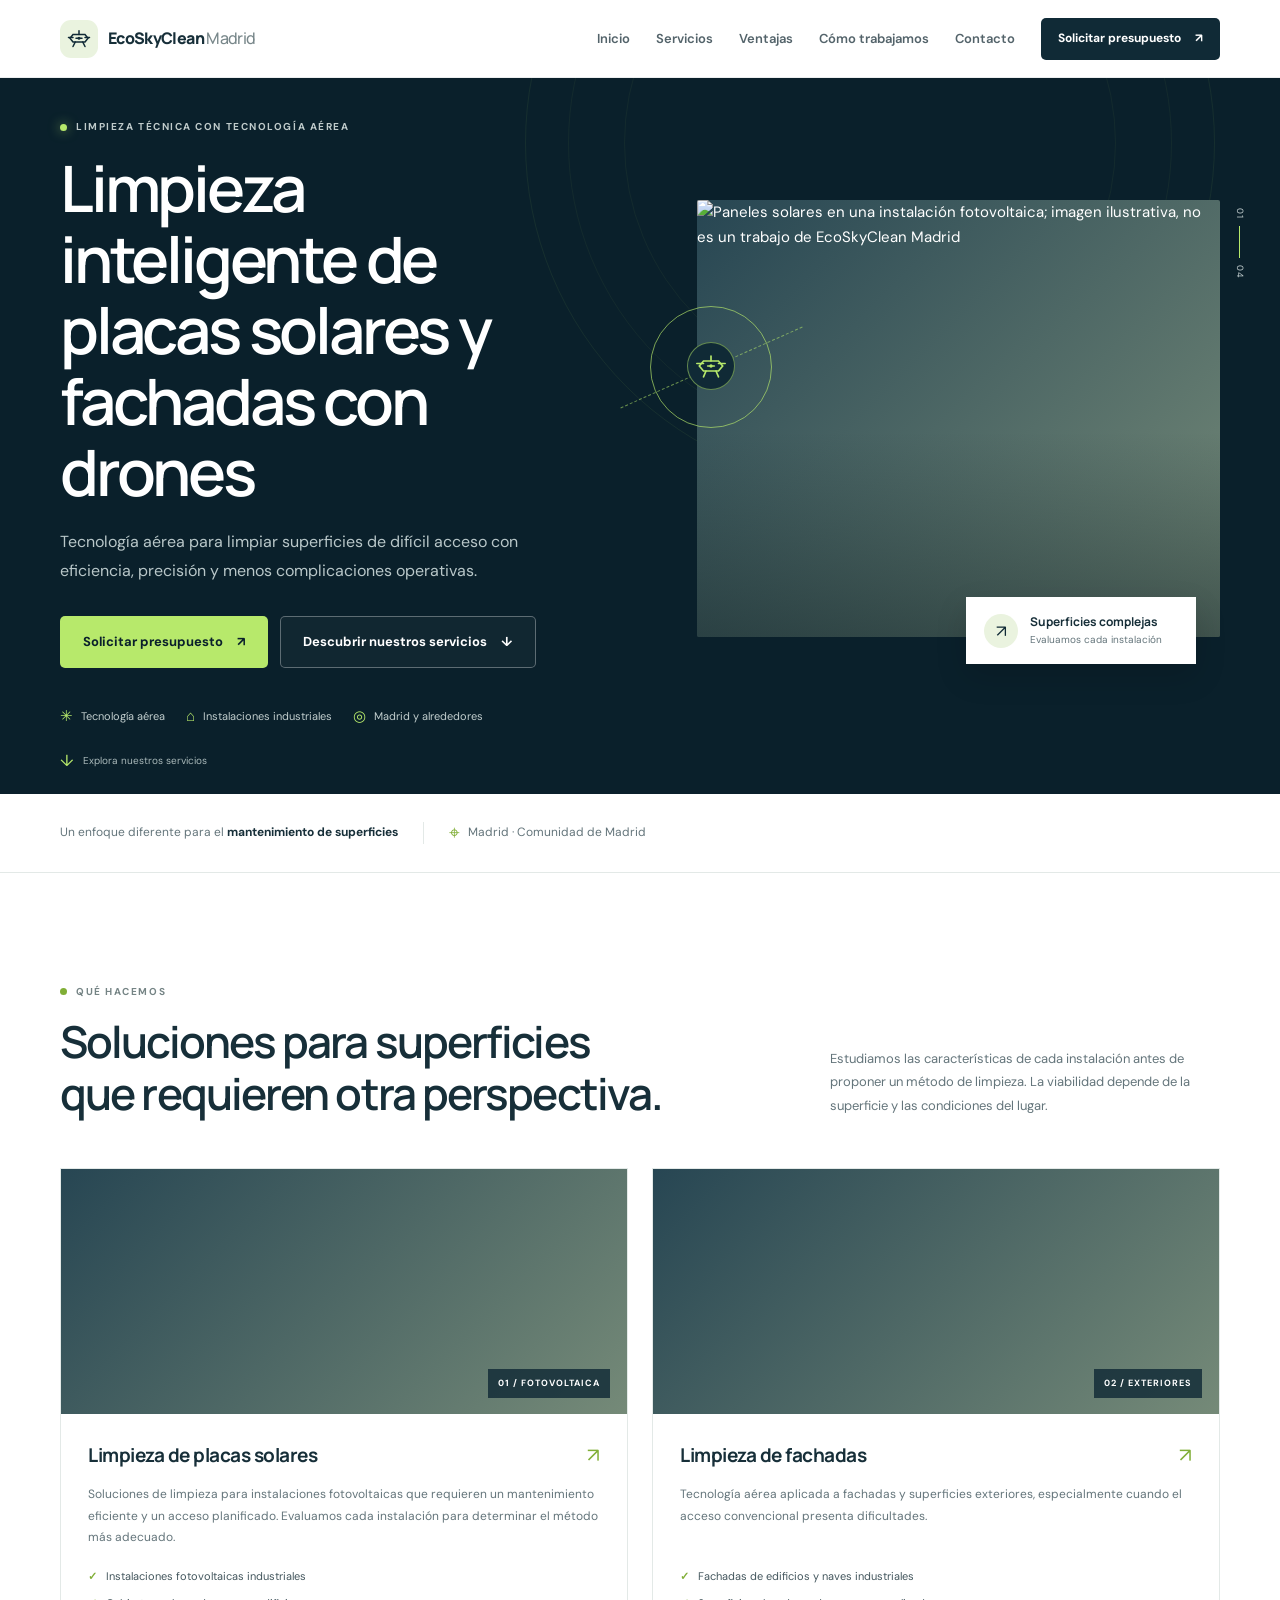
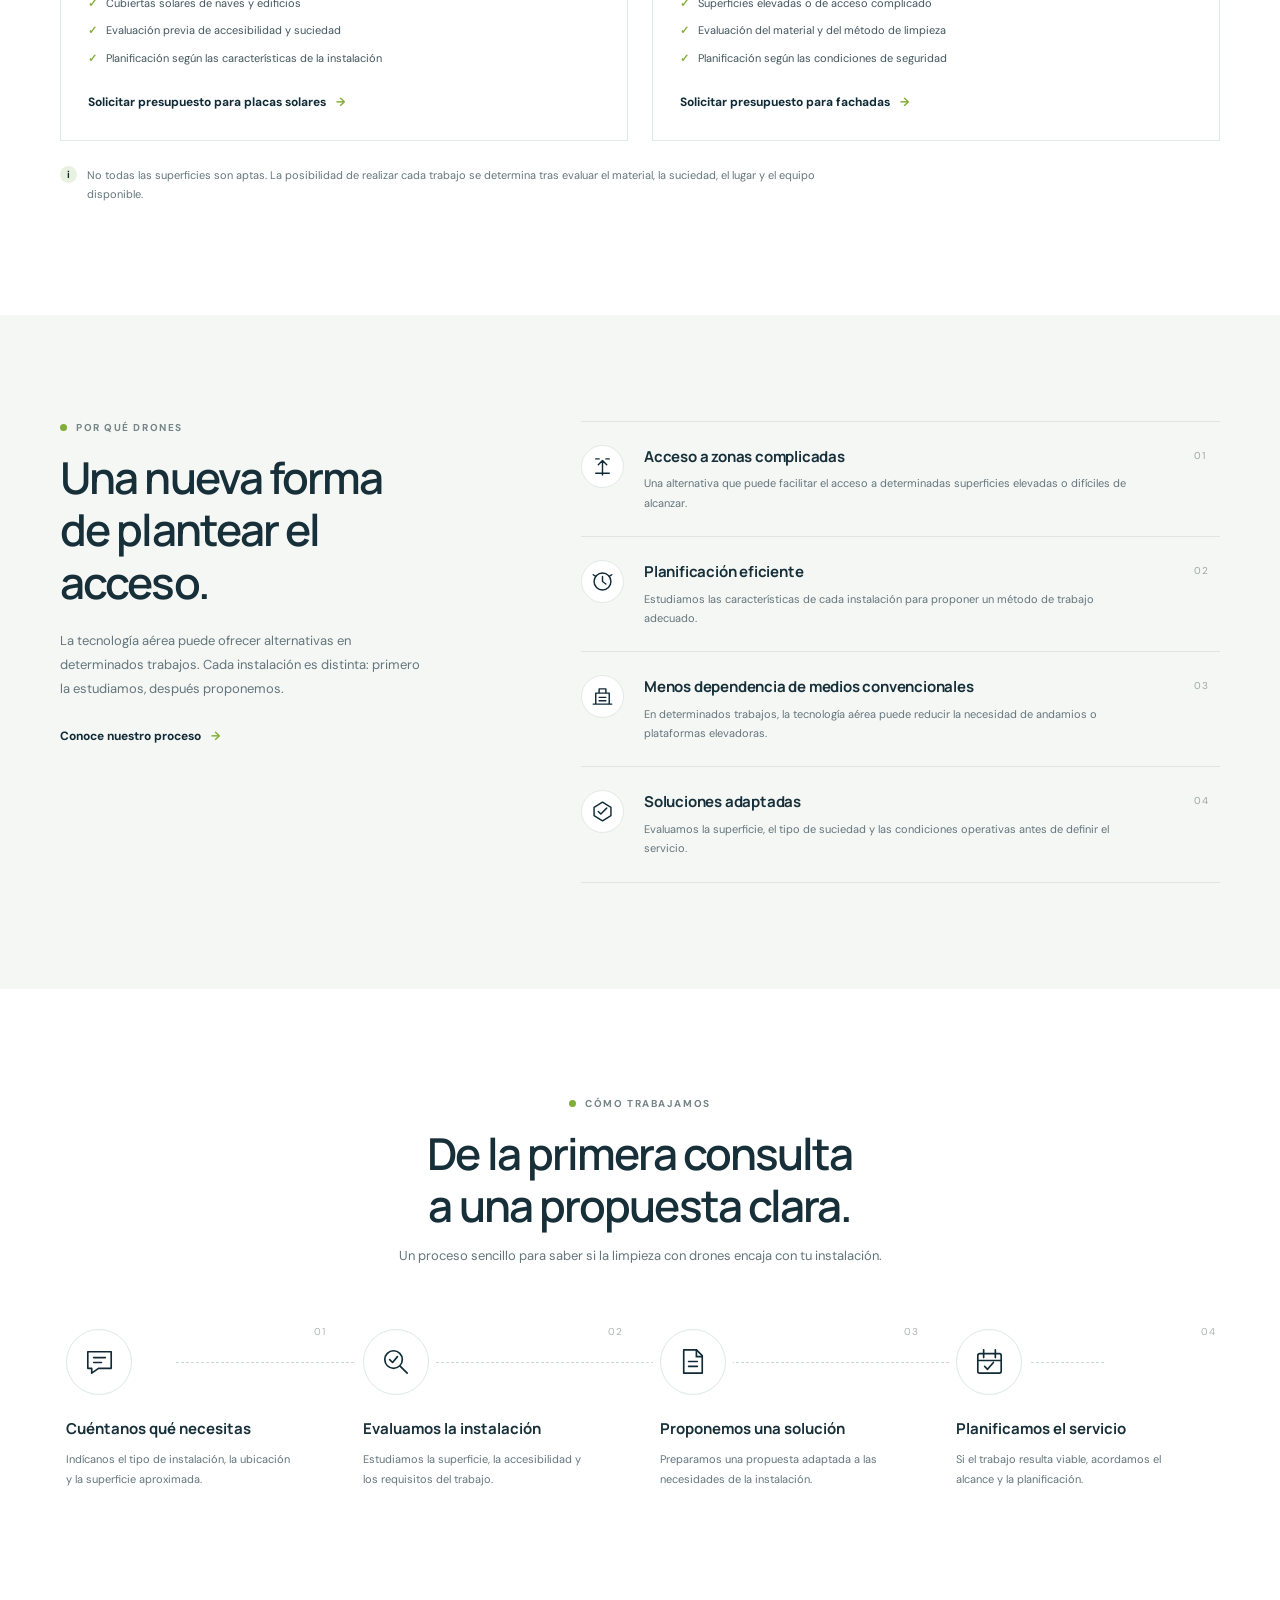
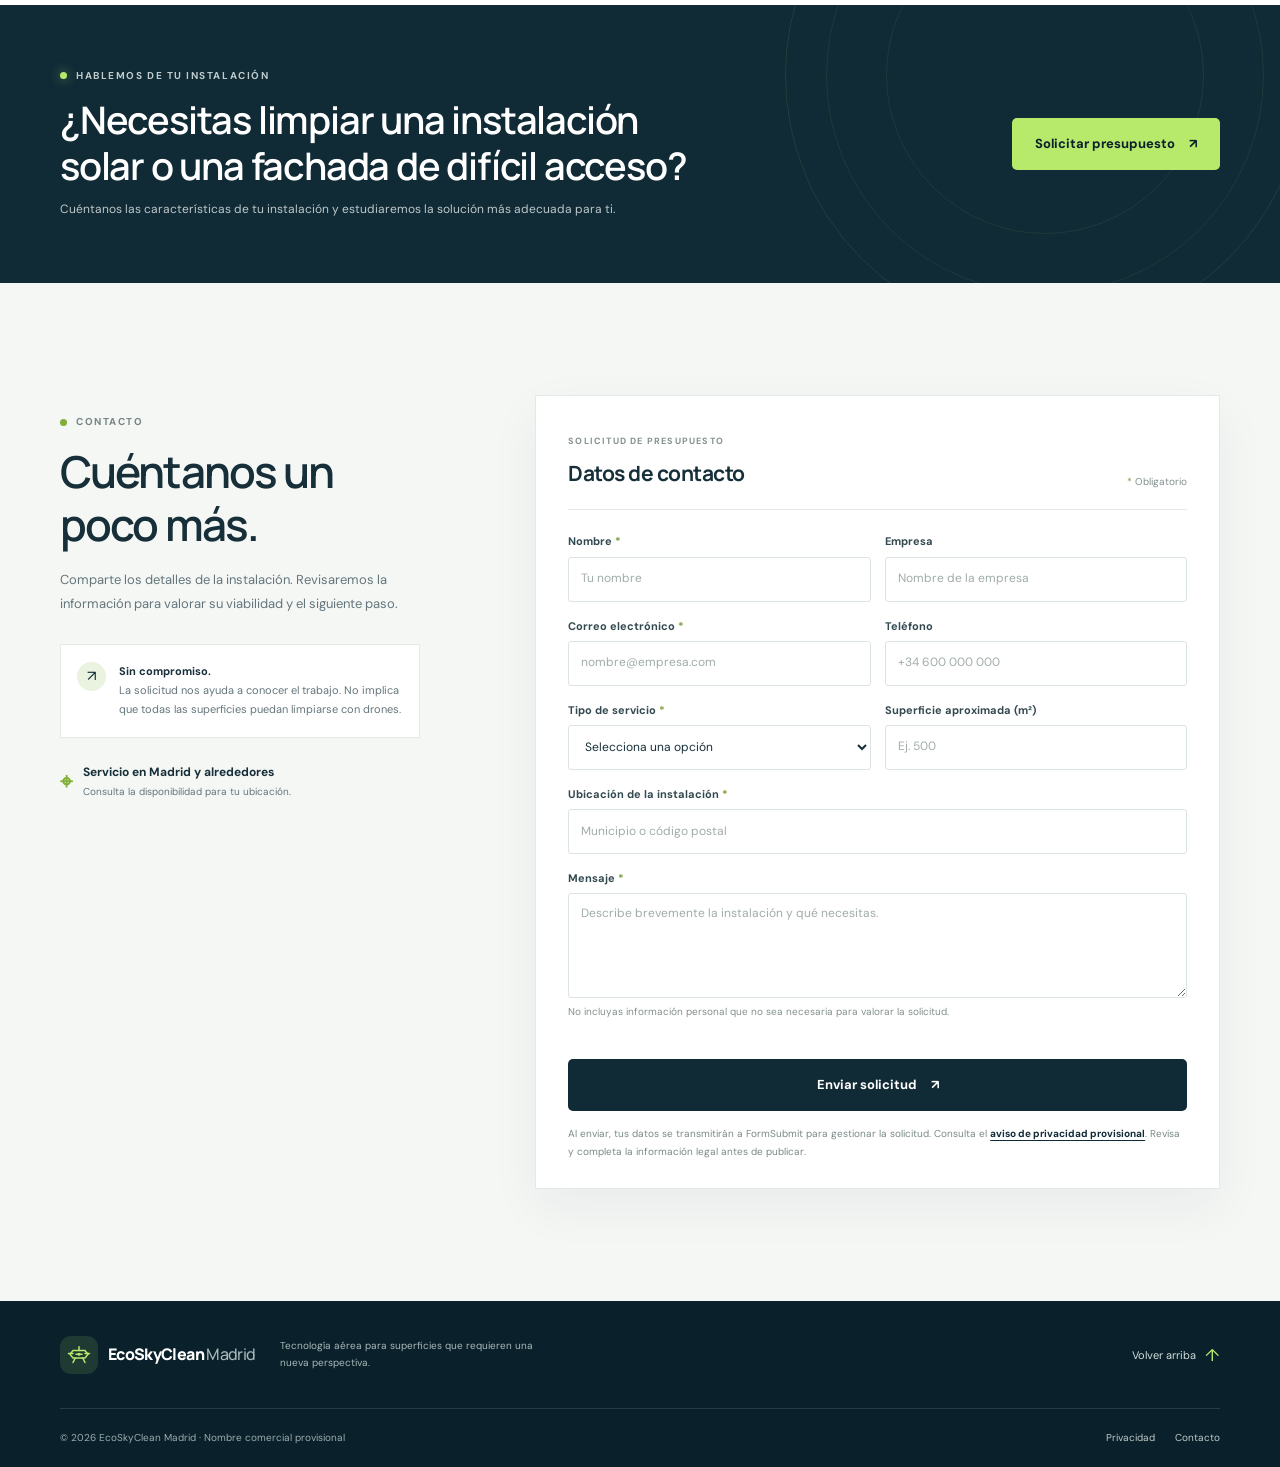
==== index.html @ fd9596a4 "Primer commit: inicialización del proyecto" ====
<!doctype html>
<html lang="es">
<head>
  <meta charset="utf-8">
  <meta name="viewport" content="width=device-width, initial-scale=1">
  <meta name="theme-color" content="#102a36">
  <title>Limpieza de placas solares y fachadas con drones en Madrid | EcoSkyClean Madrid</title>
  <meta name="description" content="Limpieza de placas solares y fachadas con drones en Madrid y alrededores. Cuéntanos cómo es tu instalación y estudiaremos su viabilidad.">
  <meta property="og:type" content="website">
  <meta property="og:title" content="Limpieza de placas solares y fachadas con drones | EcoSkyClean Madrid">
  <meta property="og:description" content="Tecnología aérea para estudiar soluciones de limpieza en instalaciones fotovoltaicas y superficies exteriores.">
  <meta property="og:image" content="https://images.unsplash.com/photo-1509391366360-2e959784a276?auto=format&fit=crop&w=1200&q=85">
  <meta name="twitter:card" content="summary_large_image">
  <link rel="preconnect" href="https://images.unsplash.com">
  <link rel="stylesheet" href="styles.css">
  <script src="script.js" defer></script>
</head>
<body>
  <a class="skip-link" href="#contenido">Saltar al contenido</a>

  <header class="site-header">
    <div class="container header-inner">
      <a class="brand" href="#inicio" aria-label="EcoSkyClean Madrid, inicio">
        <span class="brand-mark" aria-hidden="true">
          <svg viewBox="0 0 40 40" fill="none">
            <path d="M12 14h16l4 5-4 5H12l-4-5 4-5Z" stroke="currentColor" stroke-width="2"/>
            <path d="M20 14V9m-8 9H6m22 0h6M15 24l-3 6m13-6 3 6M16 19h8" stroke="currentColor" stroke-width="2" stroke-linecap="round"/>
            <circle cx="20" cy="19" r="2" fill="currentColor"/>
          </svg>
        </span>
        <span class="brand-name">EcoSkyClean <span>Madrid</span></span>
      </a>

      <button class="menu-toggle" type="button" aria-expanded="false" aria-controls="primary-navigation" aria-label="Abrir menú">
        <span></span><span></span>
      </button>

      <nav class="primary-navigation" id="primary-navigation" aria-label="Navegación principal">
        <a href="#inicio">Inicio</a>
        <a href="#servicios">Servicios</a>
        <a href="#ventajas">Ventajas</a>
        <a href="#proceso">Cómo trabajamos</a>
        <a href="#contacto">Contacto</a>
        <a class="button button-small button-dark nav-cta" href="#contacto">Solicitar presupuesto <span aria-hidden="true">↗</span></a>
      </nav>
    </div>
  </header>

  <main id="contenido">
    <section class="hero section-dark" id="inicio" aria-labelledby="hero-title">
      <div class="hero-glow" aria-hidden="true"></div>
      <div class="container hero-grid">
        <div class="hero-copy">
          <p class="eyebrow eyebrow-light"><span class="eyebrow-dot"></span> Limpieza técnica con tecnología aérea</p>
          <h1 id="hero-title">Limpieza inteligente de placas solares y fachadas con drones</h1>
          <p class="hero-intro">Tecnología aérea para limpiar superficies de difícil acceso con eficiencia, precisión y menos complicaciones operativas.</p>
          <div class="hero-actions">
            <a class="button button-green" href="#contacto">Solicitar presupuesto <span aria-hidden="true">↗</span></a>
            <a class="button button-ghost" href="#servicios">Descubrir nuestros servicios <span aria-hidden="true">↓</span></a>
          </div>
          <ul class="hero-points" aria-label="Ámbito del servicio">
            <li><span class="point-icon" aria-hidden="true">✳</span> Tecnología aérea</li>
            <li><span class="point-icon" aria-hidden="true">⌂</span> Instalaciones industriales</li>
            <li><span class="point-icon" aria-hidden="true">◎</span> Madrid y alrededores</li>
          </ul>
        </div>

        <div class="hero-visual">
          <div class="hero-image image-frame">
            <img src="https://images.unsplash.com/photo-1509391366360-2e959784a276?auto=format&fit=crop&w=1400&q=85" alt="Paneles solares en una instalación fotovoltaica; imagen ilustrativa, no es un trabajo de EcoSkyClean Madrid" fetchpriority="high">
            <div class="image-shade" aria-hidden="true"></div>
          </div>
          <div class="drone-orbit" aria-hidden="true">
            <span class="orbit-line"></span>
            <span class="drone-symbol">
              <svg viewBox="0 0 48 48" fill="none">
                <path d="M15 18h18l5 6-5 6H15l-5-6 5-6Z" stroke="currentColor" stroke-width="2"/>
                <path d="M24 18v-6m-9 9H7m26 0h8M18 30l-3 7m15-7 3 7M20 24h8" stroke="currentColor" stroke-width="2" stroke-linecap="round"/>
                <circle cx="24" cy="24" r="2" fill="currentColor"/>
              </svg>
            </span>
          </div>
          <div class="visual-caption">
            <span class="caption-icon" aria-hidden="true">↗</span>
            <span><strong>Superficies complejas</strong><small>Evaluamos cada instalación</small></span>
          </div>
          <div class="visual-index" aria-hidden="true">01 <span></span> 04</div>
        </div>
      </div>
      <a class="scroll-cue" href="#servicios"><span aria-hidden="true">↓</span> Explora nuestros servicios</a>
    </section>

    <section class="intro-strip" aria-label="Presentación">
      <div class="container intro-strip-inner">
        <p>Un enfoque diferente para el <strong>mantenimiento de superficies</strong></p>
        <span class="strip-line" aria-hidden="true"></span>
        <p class="strip-location"><span aria-hidden="true">⌖</span> Madrid · Comunidad de Madrid</p>
      </div>
    </section>

    <section class="section services-section" id="servicios" aria-labelledby="services-title">
      <div class="container">
        <div class="section-heading section-heading-row">
          <div>
            <p class="eyebrow"><span class="eyebrow-dot"></span> Qué hacemos</p>
            <h2 id="services-title">Soluciones para superficies<br class="desktop-break"> que requieren otra perspectiva.</h2>
          </div>
          <p class="section-lead">Estudiamos las características de cada instalación antes de proponer un método de limpieza. La viabilidad depende de la superficie y las condiciones del lugar.</p>
        </div>

        <div class="service-grid">
          <article class="service-card">
            <div class="service-image image-frame">
              <img src="https://images.unsplash.com/photo-1497435334941-8c899ee9e8e9?auto=format&fit=crop&w=1100&q=85" alt="Vista de módulos solares en una cubierta fotovoltaica" loading="lazy">
              <span class="service-number">01 / FOTOVOLTAICA</span>
            </div>
            <div class="service-content">
              <div class="service-title-row">
                <h3>Limpieza de placas solares</h3>
                <span class="service-arrow" aria-hidden="true">↗</span>
              </div>
              <p>Soluciones de limpieza para instalaciones fotovoltaicas que requieren un mantenimiento eficiente y un acceso planificado. Evaluamos cada instalación para determinar el método más adecuado.</p>
              <ul class="service-list">
                <li>Instalaciones fotovoltaicas industriales</li>
                <li>Cubiertas solares de naves y edificios</li>
                <li>Evaluación previa de accesibilidad y suciedad</li>
                <li>Planificación según las características de la instalación</li>
              </ul>
              <a class="text-link" href="#contacto" data-service="solar">Solicitar presupuesto para placas solares <span aria-hidden="true">→</span></a>
            </div>
          </article>

          <article class="service-card">
            <div class="service-image image-frame">
              <img src="https://images.unsplash.com/photo-1487958449943-2429e8be8625?auto=format&fit=crop&w=1100&q=85" alt="Fachada contemporánea de un edificio, imagen ilustrativa" loading="lazy">
              <span class="service-number">02 / EXTERIORES</span>
            </div>
            <div class="service-content">
              <div class="service-title-row">
                <h3>Limpieza de fachadas</h3>
                <span class="service-arrow" aria-hidden="true">↗</span>
              </div>
              <p>Tecnología aérea aplicada a fachadas y superficies exteriores, especialmente cuando el acceso convencional presenta dificultades.</p>
              <ul class="service-list">
                <li>Fachadas de edificios y naves industriales</li>
                <li>Superficies elevadas o de acceso complicado</li>
                <li>Evaluación del material y del método de limpieza</li>
                <li>Planificación según las condiciones de seguridad</li>
              </ul>
              <a class="text-link" href="#contacto" data-service="facade">Solicitar presupuesto para fachadas <span aria-hidden="true">→</span></a>
            </div>
          </article>
        </div>
        <p class="service-disclaimer"><span aria-hidden="true">i</span> No todas las superficies son aptas. La posibilidad de realizar cada trabajo se determina tras evaluar el material, la suciedad, el lugar y el equipo disponible.</p>
      </div>
    </section>

    <section class="benefits-section section-soft" id="ventajas" aria-labelledby="benefits-title">
      <div class="container benefits-layout">
        <div class="benefits-intro">
          <p class="eyebrow"><span class="eyebrow-dot"></span> Por qué drones</p>
          <h2 id="benefits-title">Una nueva forma de plantear el acceso.</h2>
          <p>La tecnología aérea puede ofrecer alternativas en determinados trabajos. Cada instalación es distinta: primero la estudiamos, después proponemos.</p>
          <a class="text-link" href="#proceso">Conoce nuestro proceso <span aria-hidden="true">→</span></a>
        </div>
        <div class="benefit-list">
          <article class="benefit-item">
            <span class="benefit-icon" aria-hidden="true">
              <svg viewBox="0 0 32 32" fill="none"><path d="M16 26V9m0 0-5 5m5-5 5 5M8 24h16" stroke="currentColor" stroke-width="1.7" stroke-linecap="round" stroke-linejoin="round"/><path d="M8 7h4M20 7h4" stroke="currentColor" stroke-width="1.7" stroke-linecap="round"/></svg>
            </span>
            <div><h3>Acceso a zonas complicadas</h3><p>Una alternativa que puede facilitar el acceso a determinadas superficies elevadas o difíciles de alcanzar.</p></div>
            <span class="benefit-count">01</span>
          </article>
          <article class="benefit-item">
            <span class="benefit-icon" aria-hidden="true">
              <svg viewBox="0 0 32 32" fill="none"><circle cx="16" cy="16" r="10" stroke="currentColor" stroke-width="1.7"/><path d="M16 10v6l4 3M5 8l3 2m19-2-3 2" stroke="currentColor" stroke-width="1.7" stroke-linecap="round"/></svg>
            </span>
            <div><h3>Planificación eficiente</h3><p>Estudiamos las características de cada instalación para proponer un método de trabajo adecuado.</p></div>
            <span class="benefit-count">02</span>
          </article>
          <article class="benefit-item">
            <span class="benefit-icon" aria-hidden="true">
              <svg viewBox="0 0 32 32" fill="none"><path d="M8 25V12h16v13M5 25h22M12 12V7h8v5m-8 5h8m-8 4h8" stroke="currentColor" stroke-width="1.7" stroke-linecap="round" stroke-linejoin="round"/></svg>
            </span>
            <div><h3>Menos dependencia de medios convencionales</h3><p>En determinados trabajos, la tecnología aérea puede reducir la necesidad de andamios o plataformas elevadoras.</p></div>
            <span class="benefit-count">03</span>
          </article>
          <article class="benefit-item">
            <span class="benefit-icon" aria-hidden="true">
              <svg viewBox="0 0 32 32" fill="none"><path d="M16 5 26 11v10l-10 6-10-6V11l10-6Z" stroke="currentColor" stroke-width="1.7" stroke-linejoin="round"/><path d="m11 16 3 3 7-7" stroke="currentColor" stroke-width="1.7" stroke-linecap="round" stroke-linejoin="round"/></svg>
            </span>
            <div><h3>Soluciones adaptadas</h3><p>Evaluamos la superficie, el tipo de suciedad y las condiciones operativas antes de definir el servicio.</p></div>
            <span class="benefit-count">04</span>
          </article>
        </div>
      </div>
    </section>

    <section class="section process-section" id="proceso" aria-labelledby="process-title">
      <div class="container">
        <div class="section-heading section-heading-centered">
          <p class="eyebrow"><span class="eyebrow-dot"></span> Cómo trabajamos</p>
          <h2 id="process-title">De la primera consulta<br> a una propuesta clara.</h2>
          <p>Un proceso sencillo para saber si la limpieza con drones encaja con tu instalación.</p>
        </div>
        <ol class="process-grid">
          <li class="process-step">
            <span class="process-number">01</span>
            <span class="process-icon" aria-hidden="true">
              <svg viewBox="0 0 40 40" fill="none"><path d="M8 10h24v17H19l-7 5v-5H8V10Z" stroke="currentColor" stroke-width="1.7" stroke-linejoin="round"/><path d="M14 16h12m-12 5h8" stroke="currentColor" stroke-width="1.7" stroke-linecap="round"/></svg>
            </span>
            <h3>Cuéntanos qué necesitas</h3>
            <p>Indícanos el tipo de instalación, la ubicación y la superficie aproximada.</p>
          </li>
          <li class="process-step">
            <span class="process-number">02</span>
            <span class="process-icon" aria-hidden="true">
              <svg viewBox="0 0 40 40" fill="none"><circle cx="18" cy="18" r="9" stroke="currentColor" stroke-width="1.7"/><path d="m25 25 7 7M14 18l3 3 5-6" stroke="currentColor" stroke-width="1.7" stroke-linecap="round" stroke-linejoin="round"/></svg>
            </span>
            <h3>Evaluamos la instalación</h3>
            <p>Estudiamos la superficie, la accesibilidad y los requisitos del trabajo.</p>
          </li>
          <li class="process-step">
            <span class="process-number">03</span>
            <span class="process-icon" aria-hidden="true">
              <svg viewBox="0 0 40 40" fill="none"><path d="M11 8h13l6 6v18H11V8Z" stroke="currentColor" stroke-width="1.7" stroke-linejoin="round"/><path d="M24 8v7h6m-14 5h9m-9 5h9" stroke="currentColor" stroke-width="1.7" stroke-linecap="round"/></svg>
            </span>
            <h3>Proponemos una solución</h3>
            <p>Preparamos una propuesta adaptada a las necesidades de la instalación.</p>
          </li>
          <li class="process-step">
            <span class="process-number">04</span>
            <span class="process-icon" aria-hidden="true">
              <svg viewBox="0 0 40 40" fill="none"><rect x="8" y="12" width="24" height="20" rx="2" stroke="currentColor" stroke-width="1.7"/><path d="M14 8v8m12-8v8M8 19h24m-17 6 3 3 6-7" stroke="currentColor" stroke-width="1.7" stroke-linecap="round" stroke-linejoin="round"/></svg>
            </span>
            <h3>Planificamos el servicio</h3>
            <p>Si el trabajo resulta viable, acordamos el alcance y la planificación.</p>
          </li>
        </ol>
      </div>
    </section>

    <section class="cta-band" aria-labelledby="cta-title">
      <div class="cta-pattern" aria-hidden="true"></div>
      <div class="container cta-inner">
        <div>
          <p class="eyebrow eyebrow-light"><span class="eyebrow-dot"></span> Hablemos de tu instalación</p>
          <h2 id="cta-title">¿Necesitas limpiar una instalación solar o una fachada de difícil acceso?</h2>
          <p>Cuéntanos las características de tu instalación y estudiaremos la solución más adecuada para ti.</p>
        </div>
        <a class="button button-green" href="#contacto">Solicitar presupuesto <span aria-hidden="true">↗</span></a>
      </div>
    </section>

    <section class="contact-section section-soft" id="contacto" aria-labelledby="contact-title">
      <div class="container contact-layout">
        <div class="contact-copy">
          <p class="eyebrow"><span class="eyebrow-dot"></span> Contacto</p>
          <h2 id="contact-title">Cuéntanos un poco más.</h2>
          <p>Comparte los detalles de la instalación. Revisaremos la información para valorar su viabilidad y el siguiente paso.</p>
          <div class="contact-note">
            <span class="contact-note-icon" aria-hidden="true">↗</span>
            <p><strong>Sin compromiso.</strong><br>La solicitud nos ayuda a conocer el trabajo. No implica que todas las superficies puedan limpiarse con drones.</p>
          </div>
          <div class="contact-location"><span aria-hidden="true">⌖</span><span>Servicio en Madrid y alrededores<br><small>Consulta la disponibilidad para tu ubicación.</small></span></div>
        </div>

        <div class="form-card">
          <div class="form-card-heading">
            <div><span class="form-step">SOLICITUD DE PRESUPUESTO</span><h3>Datos de contacto</h3></div>
            <span class="form-asterisk"><span aria-hidden="true">*</span> Obligatorio</span>
          </div>
          <form id="quote-form" action="https://formsubmit.co/TU_CORREO@EJEMPLO.COM" method="POST">
            <input type="hidden" name="_subject" value="Nueva solicitud de presupuesto - EcoSkyClean Madrid">
            <input type="hidden" name="_template" value="table">
            <input type="text" name="_honey" class="honeypot" tabindex="-1" autocomplete="off" aria-hidden="true">

            <div class="form-grid">
              <div class="form-field">
                <label for="name">Nombre <span aria-hidden="true">*</span></label>
                <input id="name" name="Nombre" type="text" autocomplete="name" required minlength="2" maxlength="100" placeholder="Tu nombre">
              </div>
              <div class="form-field">
                <label for="company">Empresa</label>
                <input id="company" name="Empresa" type="text" autocomplete="organization" maxlength="120" placeholder="Nombre de la empresa">
              </div>
              <div class="form-field">
                <label for="email">Correo electrónico <span aria-hidden="true">*</span></label>
                <input id="email" name="email" type="email" autocomplete="email" required maxlength="254" placeholder="nombre@empresa.com">
              </div>
              <div class="form-field">
                <label for="phone">Teléfono</label>
                <input id="phone" name="Teléfono" type="tel" autocomplete="tel" maxlength="30" placeholder="+34 600 000 000">
              </div>
              <div class="form-field">
                <label for="service">Tipo de servicio <span aria-hidden="true">*</span></label>
                <select id="service" name="Tipo de servicio" required>
                  <option value="" selected disabled>Selecciona una opción</option>
                  <option value="Limpieza de placas solares">Limpieza de placas solares</option>
                  <option value="Limpieza de fachadas">Limpieza de fachadas</option>
                  <option value="Otro">Otro</option>
                </select>
              </div>
              <div class="form-field">
                <label for="area">Superficie aproximada (m²)</label>
                <input id="area" name="Superficie aproximada (m²)" type="number" min="1" max="10000000" step="1" inputmode="numeric" placeholder="Ej. 500">
              </div>
              <div class="form-field form-field-wide">
                <label for="location">Ubicación de la instalación <span aria-hidden="true">*</span></label>
                <input id="location" name="Ubicación de la instalación" type="text" autocomplete="address-level2" required maxlength="160" placeholder="Municipio o código postal">
              </div>
              <div class="form-field form-field-wide">
                <label for="message">Mensaje <span aria-hidden="true">*</span></label>
                <textarea id="message" name="Mensaje" rows="4" required minlength="10" maxlength="3000" placeholder="Describe brevemente la instalación y qué necesitas."></textarea>
                <span class="field-hint">No incluyas información personal que no sea necesaria para valorar la solicitud.</span>
              </div>
            </div>
            <p class="form-status" id="form-status" role="status" aria-live="polite"></p>
            <button class="button button-dark form-submit" type="submit">Enviar solicitud <span aria-hidden="true">↗</span></button>
            <p class="privacy-note">Al enviar, tus datos se transmitirán a FormSubmit para gestionar la solicitud. Consulta el <a href="politica-privacidad.html">aviso de privacidad provisional</a>. Revisa y completa la información legal antes de publicar.</p>
          </form>
        </div>
      </div>
    </section>
  </main>

  <footer class="site-footer">
    <div class="container footer-main">
      <a class="brand brand-footer" href="#inicio" aria-label="EcoSkyClean Madrid, volver al inicio">
        <span class="brand-mark" aria-hidden="true">
          <svg viewBox="0 0 40 40" fill="none"><path d="M12 14h16l4 5-4 5H12l-4-5 4-5Z" stroke="currentColor" stroke-width="2"/><path d="M20 14V9m-8 9H6m22 0h6M15 24l-3 6m13-6 3 6M16 19h8" stroke="currentColor" stroke-width="2" stroke-linecap="round"/><circle cx="20" cy="19" r="2" fill="currentColor"/></svg>
        </span>
        <span class="brand-name">EcoSkyClean <span>Madrid</span></span>
      </a>
      <p>Tecnología aérea para superficies que requieren una nueva perspectiva.</p>
      <a class="footer-top" href="#inicio">Volver arriba <span aria-hidden="true">↑</span></a>
    </div>
    <div class="container footer-bottom">
      <span>© <span id="current-year">2026</span> EcoSkyClean Madrid · Nombre comercial provisional</span>
      <div><a href="politica-privacidad.html">Privacidad</a><a href="#contacto">Contacto</a></div>
    </div>
  </footer>
</body>
</html>
---- styles.css ----
@import url('https://fonts.googleapis.com/css2?family=DM+Sans:wght@400;500;600;700&family=Manrope:wght@400;500;600;700;800&display=swap');

:root {
  color-scheme: light;
  --navy: #102a36;
  --navy-deep: #0a202b;
  --navy-soft: #1d3b47;
  --green: #b7e96b;
  --green-deep: #80ae36;
  --ink: #172f39;
  --muted: #64757b;
  --line: #e3e9e7;
  --paper: #fff;
  --soft: #f5f7f5;
  --font-body: "DM Sans", "Segoe UI", sans-serif;
  --font-heading: "Manrope", "Segoe UI", sans-serif;
  --container: 1160px;
}

* { box-sizing: border-box; }
html { scroll-behavior: smooth; scroll-padding-top: 92px; }
body { margin: 0; color: var(--ink); background: var(--paper); font-family: var(--font-body); font-size: 15px; line-height: 1.65; -webkit-font-smoothing: antialiased; }
body.menu-open { overflow: hidden; }
img { display: block; max-width: 100%; }
a { color: inherit; }
button, input, select, textarea { font: inherit; }
button, a { -webkit-tap-highlight-color: transparent; }
::selection { color: var(--navy-deep); background: var(--green); }

.container { width: min(var(--container), calc(100% - 48px)); margin-inline: auto; }
.section { padding: 112px 0; }
.section-soft { background: var(--soft); }
.section-dark { color: white; background: var(--navy-deep); }
.skip-link { position: fixed; z-index: 20; top: 12px; left: 12px; padding: 10px 14px; color: var(--navy); background: white; border-radius: 6px; transform: translateY(-160%); }
.skip-link:focus { transform: translateY(0); }

.site-header { position: sticky; z-index: 10; top: 0; height: 78px; color: var(--ink); background: rgba(255,255,255,.96); border-bottom: 1px solid rgba(16,42,54,.08); backdrop-filter: blur(14px); }
.header-inner, .brand, .primary-navigation { display: flex; align-items: center; }
.header-inner { height: 100%; justify-content: space-between; }
.brand { gap: 10px; text-decoration: none; }
.brand-mark { display: grid; width: 38px; height: 38px; color: var(--navy); background: #eaf3df; border-radius: 11px; place-items: center; }
.brand-mark svg { width: 30px; height: 30px; }
.brand-name { font-family: var(--font-heading); font-size: 16px; font-weight: 800; letter-spacing: -.65px; }
.brand-name span { color: #78878a; font-weight: 500; }
.primary-navigation { gap: 26px; }
.primary-navigation > a:not(.button) { color: #53636a; font-size: 13px; font-weight: 600; text-decoration: none; transition: color .2s ease; }
.primary-navigation > a:not(.button):hover { color: var(--green-deep); }
.button { display: inline-flex; min-height: 52px; align-items: center; justify-content: center; gap: 14px; padding: 0 22px; border: 1px solid transparent; border-radius: 5px; font-size: 13px; font-weight: 700; text-decoration: none; transition: background-color .2s ease, color .2s ease, border-color .2s ease, transform .2s ease; }
.button:hover { transform: translateY(-2px); }
.button:active { transform: translateY(0); }
.button-small { min-height: 42px; padding: 0 16px; font-size: 12px; }
.button-dark { color: white; background: var(--navy); }
.button-dark:hover { background: #254550; }
.button-green { color: var(--navy-deep); background: var(--green); }
.button-green:hover { background: #c9f28a; }
.button-ghost { color: white; border-color: rgba(255,255,255,.32); background: rgba(255,255,255,.03); }
.button-ghost:hover { border-color: rgba(255,255,255,.72); background: rgba(255,255,255,.08); }
.menu-toggle { display: none; }

.hero { position: relative; min-height: 650px; overflow: hidden; }
.hero-glow { position: absolute; top: -280px; left: 41%; width: 690px; height: 690px; border: 1px solid rgba(183,233,107,.07); border-radius: 50%; pointer-events: none; }
.hero-glow::before, .hero-glow::after { position: absolute; inset: 42px; border: 1px solid rgba(183,233,107,.05); border-radius: 50%; content: ""; }
.hero-glow::after { inset: 98px; }
.hero-grid { position: relative; display: grid; min-height: 650px; grid-template-columns: 1fr 1fr; align-items: center; gap: 64px; padding-top: 42px; padding-bottom: 50px; }
.hero-copy { position: relative; z-index: 1; padding-bottom: 15px; }
.eyebrow { display: flex; align-items: center; gap: 9px; margin: 0 0 18px; color: #758485; font-size: 10px; font-weight: 700; letter-spacing: 1.55px; line-height: 1.4; text-transform: uppercase; }
.eyebrow-light { color: #c0cbcb; }
.eyebrow-dot { width: 7px; height: 7px; flex: 0 0 7px; background: var(--green-deep); border-radius: 50%; }
.eyebrow-light .eyebrow-dot { background: var(--green); box-shadow: 0 0 12px rgba(183,233,107,.65); }
h1, h2, h3, p { margin-top: 0; }
h1, h2, h3 { font-family: var(--font-heading); }
h1 { max-width: 590px; margin-bottom: 21px; font-size: clamp(42px, 5vw, 64px); font-weight: 600; letter-spacing: -3.2px; line-height: 1.11; }
.hero-intro { max-width: 490px; margin-bottom: 30px; color: #b9c7c9; font-size: 16px; line-height: 1.8; }
.hero-actions { display: flex; flex-wrap: wrap; gap: 12px; }
.hero-points { display: flex; flex-wrap: wrap; gap: 16px 21px; margin: 36px 0 0; padding: 0; list-style: none; }
.hero-points li { display: flex; align-items: center; gap: 8px; color: #c2cece; font-size: 11px; }
.point-icon { color: var(--green); font-size: 15px; }
.hero-visual { position: relative; min-height: 464px; }
.image-frame { position: relative; overflow: hidden; background: linear-gradient(135deg, #274653, #758a78); }
.image-frame img { width: 100%; height: 100%; object-fit: cover; transition: transform .6s ease; }
.image-frame img.image-unavailable { display: none; }
.image-frame img:hover { transform: scale(1.025); }
.hero-image { position: absolute; inset: 0 0 27px 25px; border-radius: 2px; }
.hero-image img { object-position: center; }
.image-shade { position: absolute; inset: 0; background: linear-gradient(180deg, transparent 53%, rgba(7,25,32,.48)); pointer-events: none; }
.drone-orbit { position: absolute; top: 23%; left: -22px; width: 122px; height: 122px; border: 1px solid rgba(183,233,107,.66); border-radius: 50%; }
.orbit-line { position: absolute; top: 60px; left: -39px; width: 199px; border-top: 1px dashed rgba(183,233,107,.55); transform: rotate(-24deg); }
.drone-symbol { position: absolute; top: 35px; left: 36px; display: grid; width: 48px; height: 48px; color: var(--green); background: var(--navy); border: 1px solid rgba(183,233,107,.5); border-radius: 50%; place-items: center; }
.drone-symbol svg { width: 40px; }
.visual-caption { position: absolute; right: 24px; bottom: 0; display: flex; align-items: center; gap: 12px; min-width: 230px; padding: 15px 18px; color: var(--ink); background: white; box-shadow: 0 12px 32px rgba(0,0,0,.14); }
.caption-icon { display: grid; width: 34px; height: 34px; color: var(--navy); background: #eaf3df; border-radius: 50%; font-size: 17px; place-items: center; }
.visual-caption strong, .visual-caption small { display: block; }
.visual-caption strong { font-family: var(--font-heading); font-size: 12px; }
.visual-caption small { color: var(--muted); font-size: 10px; }
.visual-index { position: absolute; top: 8px; right: -27px; display: flex; align-items: center; gap: 7px; color: #c7d2d3; font-size: 9px; letter-spacing: 1px; writing-mode: vertical-rl; }
.visual-index span { height: 32px; border-right: 1px solid var(--green); }
.scroll-cue { position: absolute; bottom: 19px; left: max(24px, calc((100% - var(--container)) / 2)); display: flex; align-items: center; gap: 9px; color: #aab9ba; font-size: 10px; text-decoration: none; }
.scroll-cue span { color: var(--green); font-size: 16px; }

.intro-strip { border-bottom: 1px solid var(--line); background: #fff; }
.intro-strip-inner { display: flex; min-height: 78px; align-items: center; gap: 25px; }
.intro-strip p { margin: 0; color: var(--muted); font-size: 12px; }
.intro-strip strong { color: var(--ink); font-weight: 700; }
.strip-line { width: 1px; height: 22px; background: var(--line); }
.strip-location { display: flex; align-items: center; gap: 8px; }
.strip-location span { color: var(--green-deep); font-size: 19px; }
.section-heading { margin-bottom: 48px; }
.section-heading-row { display: flex; align-items: end; justify-content: space-between; gap: 40px; }
.section-heading h2, .benefits-intro h2, .contact-copy h2 { margin: 0; color: var(--ink); font-size: clamp(32px, 4vw, 44px); font-weight: 600; letter-spacing: -1.9px; line-height: 1.2; }
.section-heading .eyebrow, .benefits-intro .eyebrow, .contact-copy .eyebrow { margin-bottom: 16px; }
.section-lead { max-width: 390px; margin: 0 0 3px; color: var(--muted); font-size: 13px; line-height: 1.8; }
.service-grid { display: grid; grid-template-columns: repeat(2, 1fr); gap: 24px; }
.service-card { overflow: hidden; background: white; border: 1px solid var(--line); transition: box-shadow .25s ease, transform .25s ease; }
.service-card:hover { box-shadow: 0 18px 48px rgba(16,42,54,.1); transform: translateY(-4px); }
.service-image { height: 245px; }
.service-image img { object-position: center 56%; }
.service-card:nth-child(2) .service-image img { object-position: center; }
.service-number { position: absolute; right: 17px; bottom: 16px; padding: 7px 10px; color: white; background: rgba(16,42,54,.82); font-size: 9px; font-weight: 700; letter-spacing: 1px; }
.service-content { padding: 25px 27px 27px; }
.service-title-row { display: flex; align-items: center; justify-content: space-between; gap: 10px; }
.service-title-row h3 { margin: 0; font-size: 19px; font-weight: 700; letter-spacing: -.5px; }
.service-arrow { color: var(--green-deep); font-size: 20px; }
.service-content > p { min-height: 67px; margin: 12px 0 16px; color: var(--muted); font-size: 12px; line-height: 1.8; }
.service-list { display: grid; gap: 9px; margin: 0 0 22px; padding: 0; list-style: none; }
.service-list li { position: relative; padding-left: 18px; color: #43565d; font-size: 11px; }
.service-list li::before { position: absolute; top: 0; left: 0; color: var(--green-deep); content: "✓"; font-weight: 700; }
.text-link { display: inline-flex; align-items: center; gap: 10px; color: var(--navy); font-size: 12px; font-weight: 700; text-decoration: none; }
.text-link span { color: var(--green-deep); transition: transform .2s ease; }
.text-link:hover span { transform: translateX(4px); }
.service-disclaimer { display: flex; align-items: flex-start; gap: 10px; max-width: 800px; margin: 25px 0 0; color: #65767b; font-size: 11px; }
.service-disclaimer span { display: grid; width: 17px; height: 17px; flex: 0 0 17px; color: var(--navy); background: #e9f1e0; border-radius: 50%; font-size: 10px; font-weight: 700; place-items: center; }

.benefits-section { padding: 106px 0; }
.benefits-layout { display: grid; grid-template-columns: .8fr 1.2fr; gap: 95px; align-items: start; }
.benefits-intro { position: sticky; top: 120px; }
.benefits-intro h2 { max-width: 370px; }
.benefits-intro > p:not(.eyebrow) { max-width: 360px; margin: 20px 0 22px; color: var(--muted); font-size: 13px; line-height: 1.85; }
.benefit-list { border-top: 1px solid #dfe6e2; }
.benefit-item { display: grid; grid-template-columns: 46px 1fr 26px; gap: 17px; align-items: start; padding: 23px 0; border-bottom: 1px solid #dfe6e2; }
.benefit-icon { display: grid; width: 43px; height: 43px; color: var(--navy); background: white; border: 1px solid #e3e9e4; border-radius: 50%; place-items: center; }
.benefit-icon svg { width: 27px; height: 27px; }
.benefit-item h3 { margin: 0 0 5px; font-size: 15px; font-weight: 700; letter-spacing: -.2px; }
.benefit-item p { max-width: 490px; margin: 0; color: var(--muted); font-size: 11px; line-height: 1.75; }
.benefit-count { padding-top: 3px; color: #9aa8a6; font-size: 10px; letter-spacing: .5px; }

.process-section { padding-top: 108px; padding-bottom: 115px; }
.section-heading-centered { text-align: center; }
.section-heading-centered .eyebrow { justify-content: center; }
.section-heading-centered h2 { margin-bottom: 13px; }
.section-heading-centered > p:last-child { margin-bottom: 0; color: var(--muted); font-size: 13px; }
.process-grid { position: relative; display: grid; grid-template-columns: repeat(4,1fr); gap: 27px; margin: 62px 0 0; padding: 0; list-style: none; }
.process-grid::before { position: absolute; top: 33px; right: 10%; left: 10%; border-top: 1px dashed #cfd9d4; content: ""; }
.process-step { position: relative; z-index: 1; padding: 0 6px; }
.process-number { position: absolute; top: -5px; right: 4px; color: #abb6b3; font-size: 10px; letter-spacing: 1px; }
.process-icon { display: grid; width: 66px; height: 66px; margin-bottom: 22px; color: var(--navy); background: white; border: 1px solid #dfe7e2; border-radius: 50%; box-shadow: 0 0 0 7px white; place-items: center; }
.process-icon svg { width: 39px; height: 39px; }
.process-step h3 { margin: 0 0 9px; font-size: 15px; font-weight: 700; }
.process-step p { max-width: 225px; margin: 0; color: var(--muted); font-size: 11px; line-height: 1.8; }

.cta-band { position: relative; overflow: hidden; color: white; background: var(--navy); }
.cta-pattern { position: absolute; top: -190px; right: -25px; width: 520px; height: 520px; border: 1px solid rgba(183,233,107,.1); border-radius: 50%; }
.cta-pattern::before, .cta-pattern::after { position: absolute; inset: 40px; border: 1px solid rgba(183,233,107,.08); border-radius: 50%; content: ""; }
.cta-pattern::after { inset: 100px; }
.cta-inner { position: relative; display: flex; min-height: 278px; align-items: center; justify-content: space-between; gap: 44px; padding-top: 40px; padding-bottom: 40px; }
.cta-inner > div { max-width: 660px; }
.cta-inner .eyebrow { margin-bottom: 13px; }
.cta-inner h2 { max-width: 650px; margin: 0 0 11px; font-size: clamp(27px, 3.2vw, 38px); font-weight: 600; letter-spacing: -1.2px; line-height: 1.22; }
.cta-inner p:last-child { margin: 0; color: #bdc9ca; font-size: 12px; }
.cta-inner .button { flex: 0 0 auto; }

.contact-section { padding: 112px 0; }
.contact-layout { display: grid; grid-template-columns: .72fr 1.28fr; gap: 90px; align-items: start; }
.contact-copy { padding-top: 20px; }
.contact-copy h2 { max-width: 370px; }
.contact-copy > p:not(.eyebrow) { max-width: 355px; margin: 17px 0 28px; color: var(--muted); font-size: 13px; line-height: 1.85; }
.contact-note { display: flex; gap: 13px; max-width: 360px; padding: 17px 16px; background: white; border: 1px solid var(--line); }
.contact-note-icon { display: grid; width: 29px; height: 29px; flex: 0 0 29px; color: var(--navy); background: #eaf3df; border-radius: 50%; place-items: center; }
.contact-note p { margin: 0; color: var(--muted); font-size: 11px; line-height: 1.75; }
.contact-note strong { color: var(--ink); }
.contact-location { display: flex; align-items: center; gap: 11px; margin-top: 25px; color: var(--ink); font-size: 12px; font-weight: 700; }
.contact-location > span:first-child { color: var(--green-deep); font-size: 22px; }
.contact-location small { color: var(--muted); font-size: 10px; font-weight: 400; }
.form-card { padding: 31px 32px 28px; background: white; border: 1px solid var(--line); box-shadow: 0 18px 48px rgba(16,42,54,.055); }
.form-card-heading { display: flex; align-items: end; justify-content: space-between; gap: 12px; margin-bottom: 22px; padding-bottom: 19px; border-bottom: 1px solid var(--line); }
.form-step { color: #83918f; font-size: 9px; font-weight: 700; letter-spacing: 1.2px; }
.form-card-heading h3 { margin: 4px 0 0; font-size: 21px; letter-spacing: -.5px; }
.form-asterisk { color: #81908e; font-size: 10px; }
.form-asterisk span, .form-field label span { color: #7d9e3f; }
.form-grid { display: grid; grid-template-columns: repeat(2, minmax(0, 1fr)); gap: 15px 14px; }
.form-field { min-width: 0; }
.form-field-wide { grid-column: 1 / -1; }
.form-field label { display: block; margin-bottom: 6px; color: #334950; font-size: 11px; font-weight: 700; }
.form-field input, .form-field select, .form-field textarea { display: block; width: 100%; min-height: 45px; padding: 10px 12px; color: var(--ink); background: white; border: 1px solid #dce4e1; border-radius: 3px; outline: none; font-size: 12px; transition: border-color .2s ease, box-shadow .2s ease; }
.form-field textarea { min-height: 105px; resize: vertical; }
.form-field input::placeholder, .form-field textarea::placeholder { color: #a0acab; }
.form-field input:focus, .form-field select:focus, .form-field textarea:focus { border-color: #8fac5b; box-shadow: 0 0 0 3px rgba(128,174,54,.13); }
.form-field input[aria-invalid="true"], .form-field select[aria-invalid="true"], .form-field textarea[aria-invalid="true"] { border-color: #b54242; }
.field-hint { display: block; margin-top: 6px; color: #82908e; font-size: 10px; line-height: 1.5; }
.honeypot { position: absolute !important; width: 1px !important; height: 1px !important; overflow: hidden !important; clip: rect(0,0,0,0) !important; white-space: nowrap !important; }
.form-status { min-height: 20px; margin: 12px 0 8px; color: #53696d; font-size: 11px; line-height: 1.55; }
.form-status.is-error { color: #a72f2f; }
.form-status.is-pending { color: #53696d; }
.form-submit { width: 100%; cursor: pointer; }
.form-submit:disabled { cursor: wait; opacity: .7; }
.privacy-note { margin: 14px 0 0; color: #7a8988; font-size: 10px; line-height: 1.75; }
.privacy-note a { color: var(--navy); font-weight: 700; text-underline-offset: 3px; }

.site-footer { color: white; background: var(--navy-deep); }
.footer-main { display: flex; min-height: 108px; align-items: center; gap: 25px; border-bottom: 1px solid rgba(255,255,255,.12); }
.brand-footer .brand-mark { color: var(--green); background: rgba(183,233,107,.12); }
.brand-footer .brand-name { color: white; }
.brand-footer .brand-name span { color: #a7b6b7; }
.footer-main > p { max-width: 280px; margin: 0; color: #aab9ba; font-size: 10px; }
.footer-top { display: flex; align-items: center; gap: 9px; margin-left: auto; color: #d3dddb; font-size: 11px; text-decoration: none; }
.footer-top span { color: var(--green); font-size: 17px; }
.footer-bottom { display: flex; min-height: 58px; align-items: center; justify-content: space-between; gap: 18px; color: #9cadad; font-size: 10px; }
.footer-bottom > div { display: flex; gap: 20px; }
.footer-bottom a { color: #c1ccca; text-decoration: none; }
.footer-bottom a:hover, .footer-top:hover { color: var(--green); }

/* Draft privacy page */
.legal-page { min-height: 100vh; background: var(--soft); }
.legal-header { padding: 18px 0; background: white; border-bottom: 1px solid var(--line); }
.legal-content { max-width: 820px; margin: 56px auto; padding: 44px; background: white; border: 1px solid var(--line); }
.legal-content h1 { margin: 0 0 15px; color: var(--ink); font-size: clamp(32px, 5vw, 48px); }
.legal-content h2 { margin: 32px 0 10px; font-size: 20px; }
.legal-content p, .legal-content li { color: #53666b; font-size: 14px; }
.draft-warning { padding: 16px 18px; color: #503c12; background: #fff5d6; border-left: 3px solid #d4a52d; font-size: 13px; }
.legal-placeholder { color: #744f00; font-weight: 700; }
.legal-back { display: inline-flex; margin-top: 20px; color: var(--navy); font-weight: 700; text-underline-offset: 4px; }

:focus-visible { outline: 3px solid #88b83d; outline-offset: 3px; }
@media (max-width: 980px) {
  .primary-navigation { gap: 15px; }
  .primary-navigation > a:not(.button) { font-size: 12px; }
  .nav-cta { padding-inline: 12px; }
  .hero-grid { gap: 35px; }
  .hero-visual { min-height: 420px; }
  .benefits-layout { gap: 55px; }
  .contact-layout { gap: 50px; }
}
@media (max-width: 760px) {
  html { scroll-padding-top: 72px; }
  .container { width: min(100% - 36px, var(--container)); }
  .section { padding: 78px 0; }
  .site-header { height: 68px; }
  .brand-mark { width: 35px; height: 35px; }
  .brand-name { font-size: 15px; }
  .menu-toggle { display: flex; width: 42px; height: 42px; flex-direction: column; align-items: center; justify-content: center; gap: 6px; padding: 0; color: var(--navy); background: transparent; border: 1px solid var(--line); border-radius: 4px; cursor: pointer; }
  .menu-toggle span { width: 18px; height: 2px; background: currentColor; transition: transform .2s ease; }
  .menu-toggle[aria-expanded="true"] span:first-child { transform: translateY(4px) rotate(45deg); }
  .menu-toggle[aria-expanded="true"] span:last-child { transform: translateY(-4px) rotate(-45deg); }
  .primary-navigation { position: fixed; top: 68px; right: 0; left: 0; display: flex; max-height: 0; flex-direction: column; align-items: stretch; gap: 0; overflow: hidden; padding: 0 18px; background: white; box-shadow: 0 14px 20px rgba(16,42,54,.08); transition: max-height .25s ease, padding .25s ease; }
  .primary-navigation.is-open { max-height: calc(100dvh - 68px); overflow-y: auto; padding: 10px 18px 22px; }
  .primary-navigation > a:not(.button) { padding: 14px 4px; border-bottom: 1px solid var(--line); font-size: 14px; }
  .primary-navigation .nav-cta { margin-top: 15px; }
  .hero-grid { min-height: auto; grid-template-columns: 1fr; gap: 36px; padding-top: 69px; padding-bottom: 81px; }
  .hero-copy { padding: 0; }
  h1 { max-width: 620px; font-size: clamp(42px, 10.3vw, 62px); letter-spacing: -2.6px; }
  .hero-intro { max-width: 540px; font-size: 14px; }
  .hero-points { gap: 12px 17px; margin-top: 25px; }
  .hero-points li { font-size: 10px; }
  .hero-visual { min-height: min(70vw, 430px); margin: 0 10px 0 0; }
  .hero-image { inset: 0 0 21px 17px; }
  .drone-orbit { top: 20%; left: -22px; width: 100px; height: 100px; }
  .drone-symbol { top: 28px; left: 28px; width: 43px; height: 43px; }
  .orbit-line { top: 51px; left: -37px; width: 172px; }
  .visual-caption { right: 12px; min-width: 207px; padding: 12px; }
  .visual-index { right: -19px; }
  .scroll-cue { bottom: 24px; left: 18px; }
  .intro-strip-inner { min-height: 72px; flex-wrap: wrap; gap: 9px 16px; padding-top: 14px; padding-bottom: 14px; }
  .intro-strip p { font-size: 10px; }
  .strip-line { height: 18px; }
  .section-heading-row { display: block; }
  .section-heading h2, .benefits-intro h2, .contact-copy h2 { font-size: clamp(31px, 8vw, 42px); }
  .section-lead { max-width: 560px; margin-top: 18px; }
  .service-grid { grid-template-columns: 1fr; gap: 18px; }
  .service-image { height: min(56vw, 300px); }
  .service-content { padding: 22px 21px 23px; }
  .service-content > p { min-height: 0; }
  .benefits-section { padding: 78px 0; }
  .benefits-layout { grid-template-columns: 1fr; gap: 38px; }
  .benefits-intro { position: static; }
  .benefits-intro h2 { max-width: 500px; }
  .benefits-intro > p:not(.eyebrow) { max-width: 600px; }
  .benefit-item { grid-template-columns: 42px 1fr 22px; gap: 13px; padding: 18px 0; }
  .benefit-icon { width: 40px; height: 40px; }
  .process-section { padding-top: 78px; padding-bottom: 85px; }
  .process-grid { grid-template-columns: repeat(2,1fr); gap: 35px 20px; margin-top: 46px; }
  .process-grid::before { display: none; }
  .process-step { padding: 0; }
  .process-step p { max-width: 280px; }
  .cta-inner { min-height: 0; flex-direction: column; align-items: flex-start; gap: 23px; padding-top: 55px; padding-bottom: 55px; }
  .cta-inner h2 { font-size: clamp(27px, 7vw, 36px); }
  .contact-section { padding: 78px 0; }
  .contact-layout { grid-template-columns: 1fr; gap: 35px; }
  .contact-copy { padding-top: 0; }
  .contact-copy h2 { max-width: 520px; }
  .contact-copy > p:not(.eyebrow) { max-width: 580px; }
  .contact-note { max-width: 570px; }
  .form-card { padding: 25px 21px 22px; }
  .footer-main { flex-wrap: wrap; gap: 12px 22px; padding-top: 22px; padding-bottom: 20px; }
  .footer-main > p { order: 3; width: 100%; max-width: none; }
  .footer-top { margin-left: auto; }
  .footer-bottom { align-items: flex-start; flex-direction: column; justify-content: center; gap: 7px; padding-top: 13px; padding-bottom: 13px; }
  .legal-content { margin: 28px 18px; padding: 27px 22px; }
}
@media (max-width: 440px) {
  .container { width: calc(100% - 32px); }
  .hero-grid { padding-top: 53px; }
  h1 { font-size: 41px; }
  .hero-actions { align-items: stretch; flex-direction: column; }
  .hero-actions .button { width: 100%; }
  .hero-points { display: grid; grid-template-columns: 1fr; }
  .hero-visual { min-height: 320px; }
  .visual-index { right: -15px; }
  .desktop-break { display: none; }
  .service-title-row h3 { font-size: 17px; }
  .process-grid { gap: 30px 14px; }
  .process-step h3 { font-size: 13px; }
  .process-step p { font-size: 10px; }
  .form-grid { grid-template-columns: 1fr; }
  .form-field-wide { grid-column: auto; }
  .form-card-heading { align-items: flex-start; flex-direction: column; }
  .footer-bottom > span { max-width: 300px; }
}
@media (prefers-reduced-motion: reduce) {
  *, *::before, *::after { scroll-behavior: auto !important; animation-duration: .01ms !important; animation-iteration-count: 1 !important; transition-duration: .01ms !important; }
}
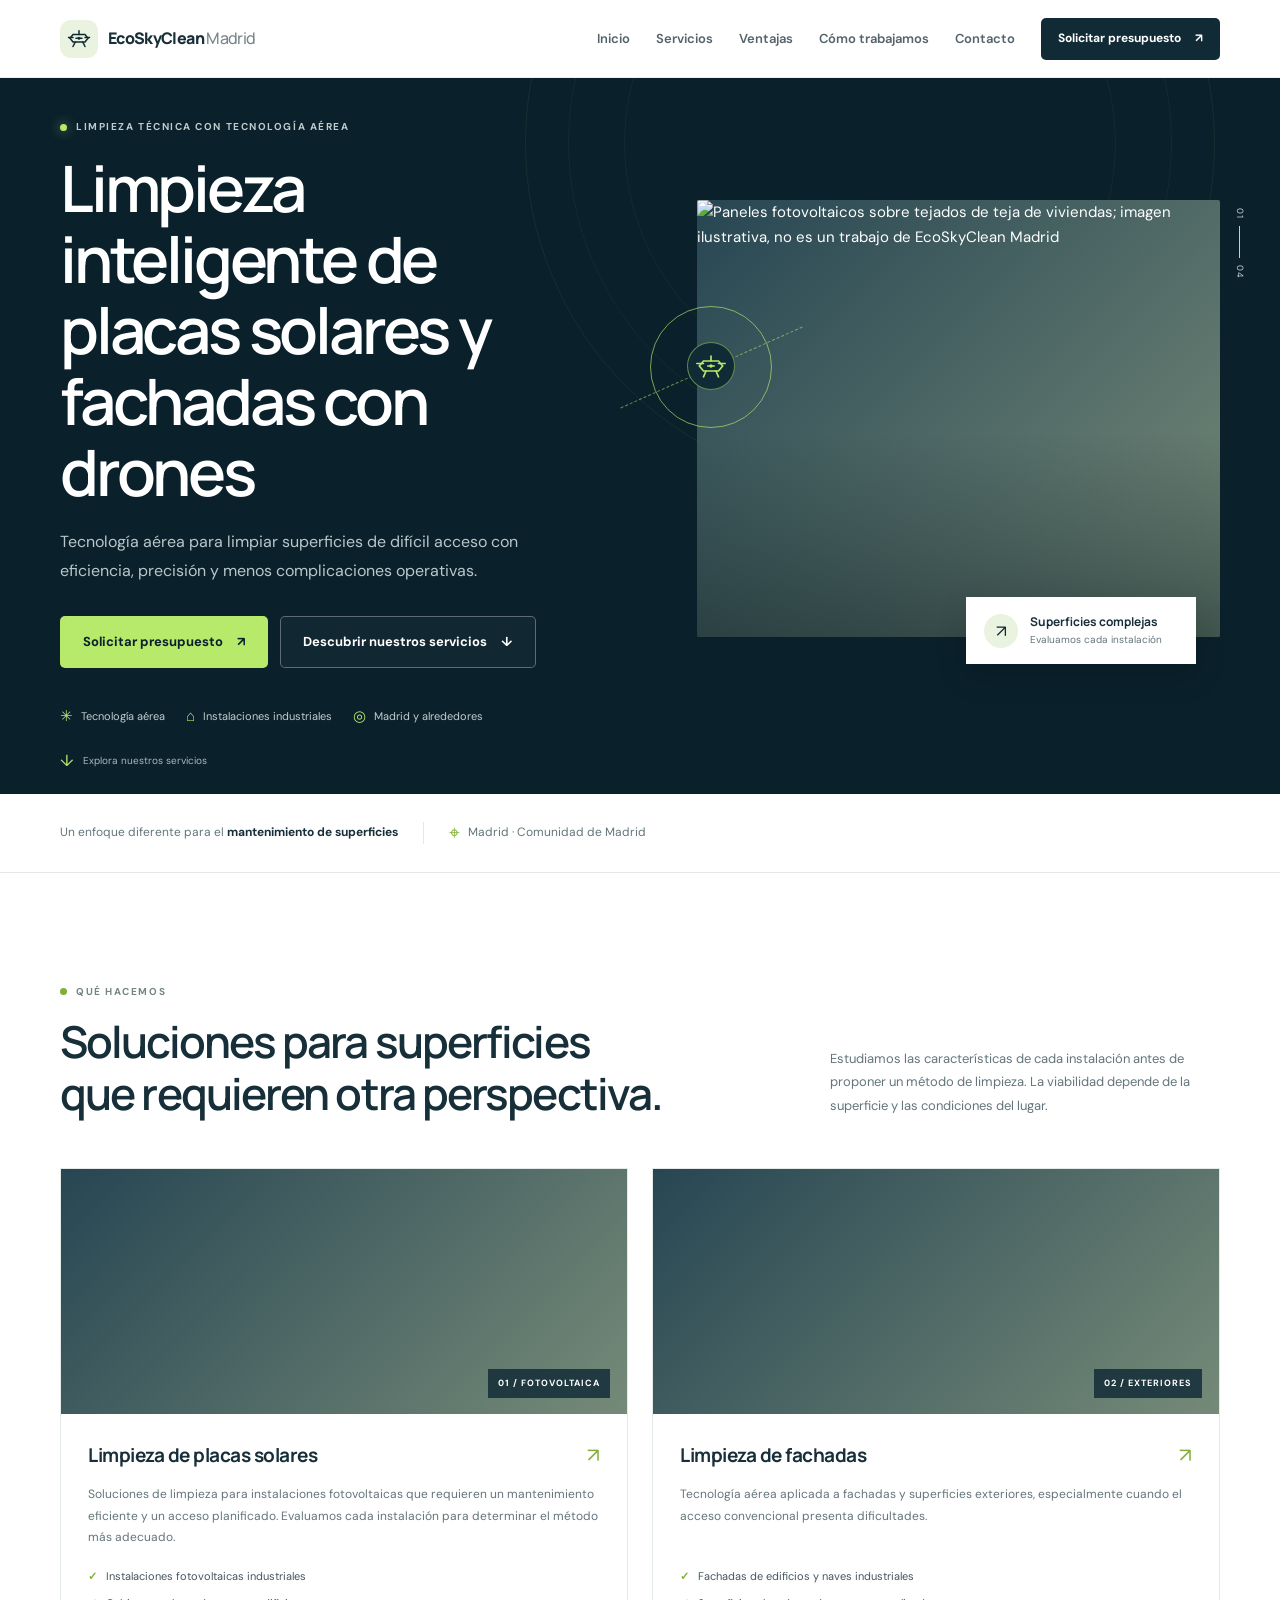
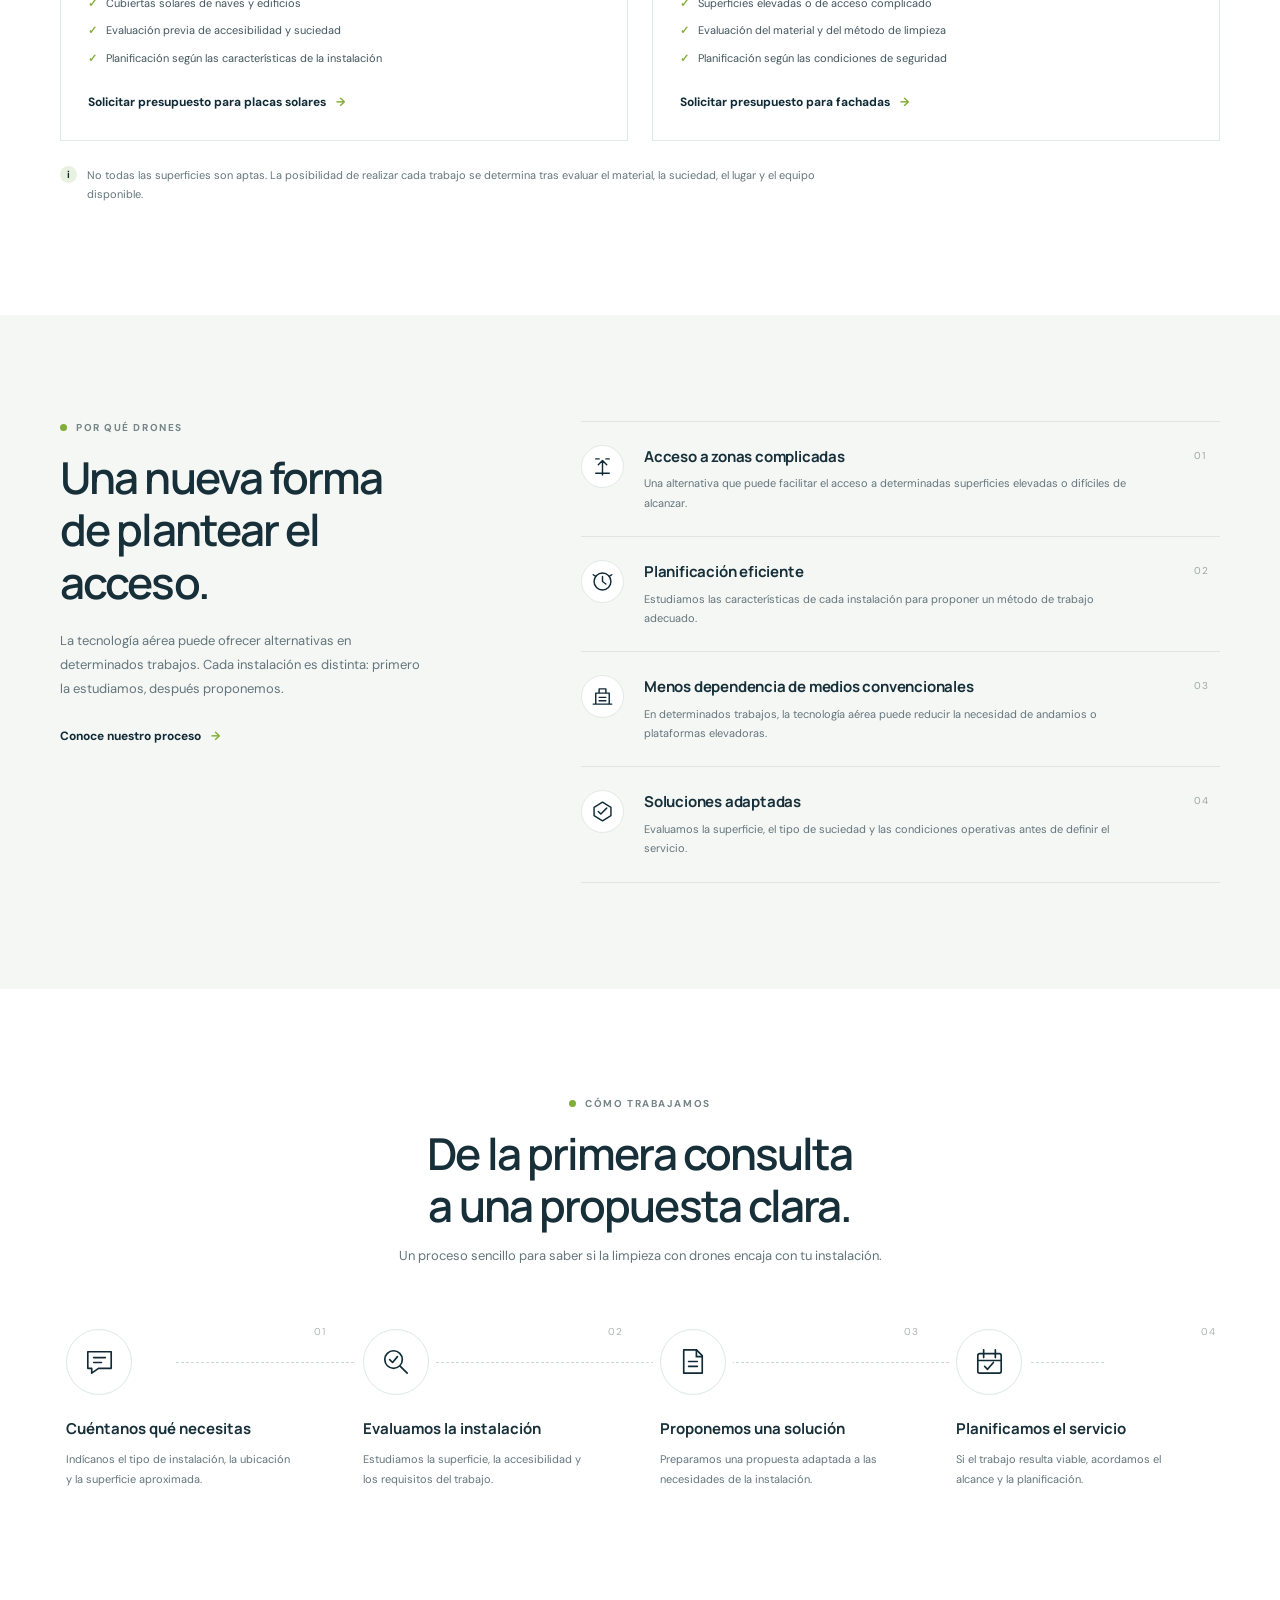
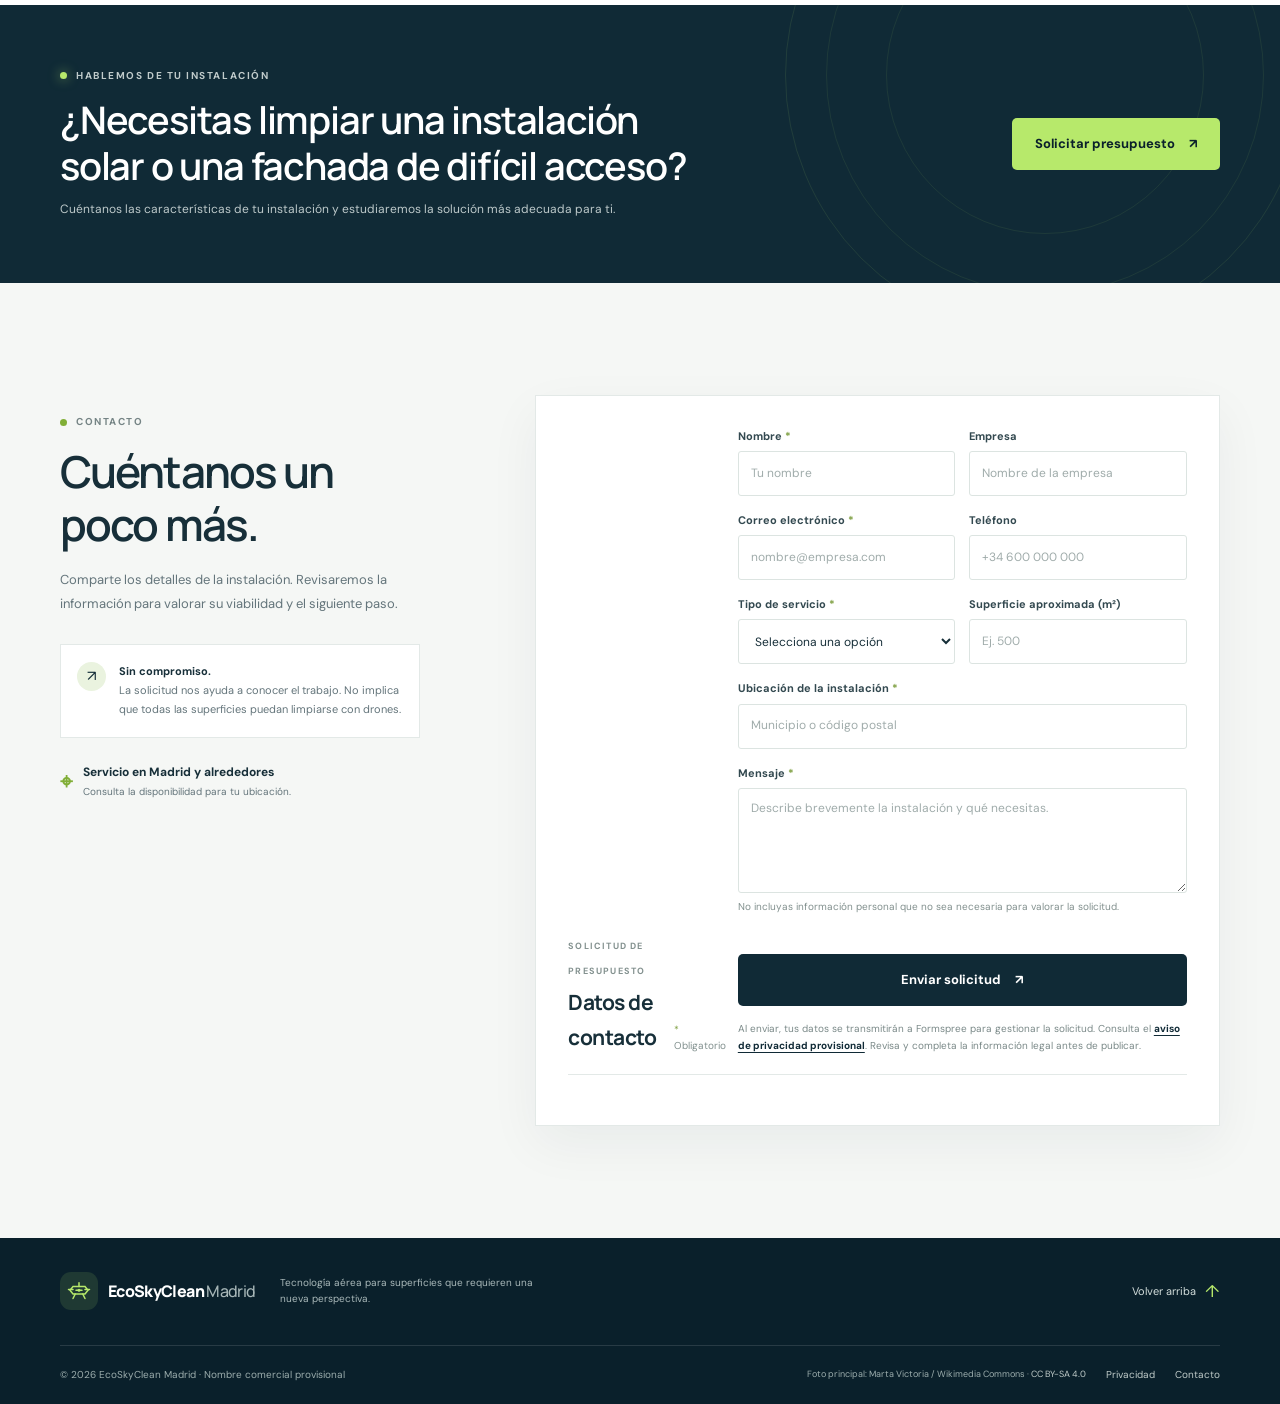
==== commit ca0724b3: "Cambios imagen" ====
--- a/index.html
+++ b/index.html
@@ -9,7 +9,7 @@
   <meta property="og:type" content="website">
   <meta property="og:title" content="Limpieza de placas solares y fachadas con drones | EcoSkyClean Madrid">
   <meta property="og:description" content="Tecnología aérea para estudiar soluciones de limpieza en instalaciones fotovoltaicas y superficies exteriores.">
-  <meta property="og:image" content="https://images.unsplash.com/photo-1509391366360-2e959784a276?auto=format&fit=crop&w=1200&q=85">
+  <meta property="og:image" content="https://upload.wikimedia.org/wikipedia/commons/4/45/Rooftop_solar_photovoltaic_installation.jpg">
   <meta name="twitter:card" content="summary_large_image">
   <link rel="preconnect" href="https://images.unsplash.com">
   <link rel="stylesheet" href="styles.css">
@@ -51,6 +51,7 @@
       <div class="hero-glow" aria-hidden="true"></div>
       <div class="container hero-grid">
         <div class="hero-copy">
+          <p class="submission-notice" id="submission-success" role="status" aria-live="polite" tabindex="-1" hidden></p>
           <p class="eyebrow eyebrow-light"><span class="eyebrow-dot"></span> Limpieza técnica con tecnología aérea</p>
           <h1 id="hero-title">Limpieza inteligente de placas solares y fachadas con drones</h1>
           <p class="hero-intro">Tecnología aérea para limpiar superficies de difícil acceso con eficiencia, precisión y menos complicaciones operativas.</p>
@@ -67,7 +68,7 @@
 
         <div class="hero-visual">
           <div class="hero-image image-frame">
-            <img src="https://images.unsplash.com/photo-1509391366360-2e959784a276?auto=format&fit=crop&w=1400&q=85" alt="Paneles solares en una instalación fotovoltaica; imagen ilustrativa, no es un trabajo de EcoSkyClean Madrid" fetchpriority="high">
+            <img src="https://upload.wikimedia.org/wikipedia/commons/4/45/Rooftop_solar_photovoltaic_installation.jpg" alt="Paneles fotovoltaicos sobre tejados de teja de viviendas; imagen ilustrativa, no es un trabajo de EcoSkyClean Madrid" fetchpriority="high">
             <div class="image-shade" aria-hidden="true"></div>
           </div>
           <div class="drone-orbit" aria-hidden="true">
@@ -269,11 +270,10 @@
           <div class="form-card-heading">
             <div><span class="form-step">SOLICITUD DE PRESUPUESTO</span><h3>Datos de contacto</h3></div>
             <span class="form-asterisk"><span aria-hidden="true">*</span> Obligatorio</span>
-          </div>
-          <form id="quote-form" action="https://formsubmit.co/TU_CORREO@EJEMPLO.COM" method="POST">
+
+          <form id="quote-form" action="https://formspree.io/f/mwllavla" method="POST">
             <input type="hidden" name="_subject" value="Nueva solicitud de presupuesto - EcoSkyClean Madrid">
-            <input type="hidden" name="_template" value="table">
-            <input type="text" name="_honey" class="honeypot" tabindex="-1" autocomplete="off" aria-hidden="true">
+            <input type="text" name="_gotcha" class="honeypot" tabindex="-1" autocomplete="off" aria-hidden="true">
 
             <div class="form-grid">
               <div class="form-field">
@@ -317,7 +317,7 @@
             </div>
             <p class="form-status" id="form-status" role="status" aria-live="polite"></p>
             <button class="button button-dark form-submit" type="submit">Enviar solicitud <span aria-hidden="true">↗</span></button>
-            <p class="privacy-note">Al enviar, tus datos se transmitirán a FormSubmit para gestionar la solicitud. Consulta el <a href="politica-privacidad.html">aviso de privacidad provisional</a>. Revisa y completa la información legal antes de publicar.</p>
+            <p class="privacy-note">Al enviar, tus datos se transmitirán a Formspree para gestionar la solicitud. Consulta el <a href="politica-privacidad.html">aviso de privacidad provisional</a>. Revisa y completa la información legal antes de publicar.</p>
           </form>
         </div>
       </div>
@@ -337,7 +337,7 @@
     </div>
     <div class="container footer-bottom">
       <span>© <span id="current-year">2026</span> EcoSkyClean Madrid · Nombre comercial provisional</span>
-      <div><a href="politica-privacidad.html">Privacidad</a><a href="#contacto">Contacto</a></div>
+      <div><span class="image-attribution">Foto principal: Marta Victoria / Wikimedia Commons · <a href="https://creativecommons.org/licenses/by-sa/4.0/" target="_blank" rel="noopener noreferrer">CC BY-SA 4.0</a></span><a href="politica-privacidad.html">Privacidad</a><a href="#contacto">Contacto</a></div>
     </div>
   </footer>
 </body>
--- a/styles.css
+++ b/styles.css
@@ -63,6 +63,8 @@
 .hero-glow::after { inset: 98px; }
 .hero-grid { position: relative; display: grid; min-height: 650px; grid-template-columns: 1fr 1fr; align-items: center; gap: 64px; padding-top: 42px; padding-bottom: 50px; }
 .hero-copy { position: relative; z-index: 1; padding-bottom: 15px; }
+.submission-notice { margin: 0 0 20px; padding: 12px 15px; color: #e7f7d1; background: rgba(183,233,107,.1); border: 1px solid rgba(183,233,107,.35); border-left: 3px solid var(--green); font-size: 13px; }
+.submission-notice[hidden] { display: none; }
 .eyebrow { display: flex; align-items: center; gap: 9px; margin: 0 0 18px; color: #758485; font-size: 10px; font-weight: 700; letter-spacing: 1.55px; line-height: 1.4; text-transform: uppercase; }
 .eyebrow-light { color: #c0cbcb; }
 .eyebrow-dot { width: 7px; height: 7px; flex: 0 0 7px; background: var(--green-deep); border-radius: 50%; }
@@ -214,7 +216,10 @@
 .footer-top { display: flex; align-items: center; gap: 9px; margin-left: auto; color: #d3dddb; font-size: 11px; text-decoration: none; }
 .footer-top span { color: var(--green); font-size: 17px; }
 .footer-bottom { display: flex; min-height: 58px; align-items: center; justify-content: space-between; gap: 18px; color: #9cadad; font-size: 10px; }
-.footer-bottom > div { display: flex; gap: 20px; }
+.footer-bottom > div { display: flex; align-items: center; gap: 20px; }
+.image-attribution { color: #9cadad; font-size: 9px; }
+.image-attribution a { color: #c1ccca; text-underline-offset: 2px; }
+.image-attribution a:hover { color: var(--green); }
 .footer-bottom a { color: #c1ccca; text-decoration: none; }
 .footer-bottom a:hover, .footer-top:hover { color: var(--green); }
 
